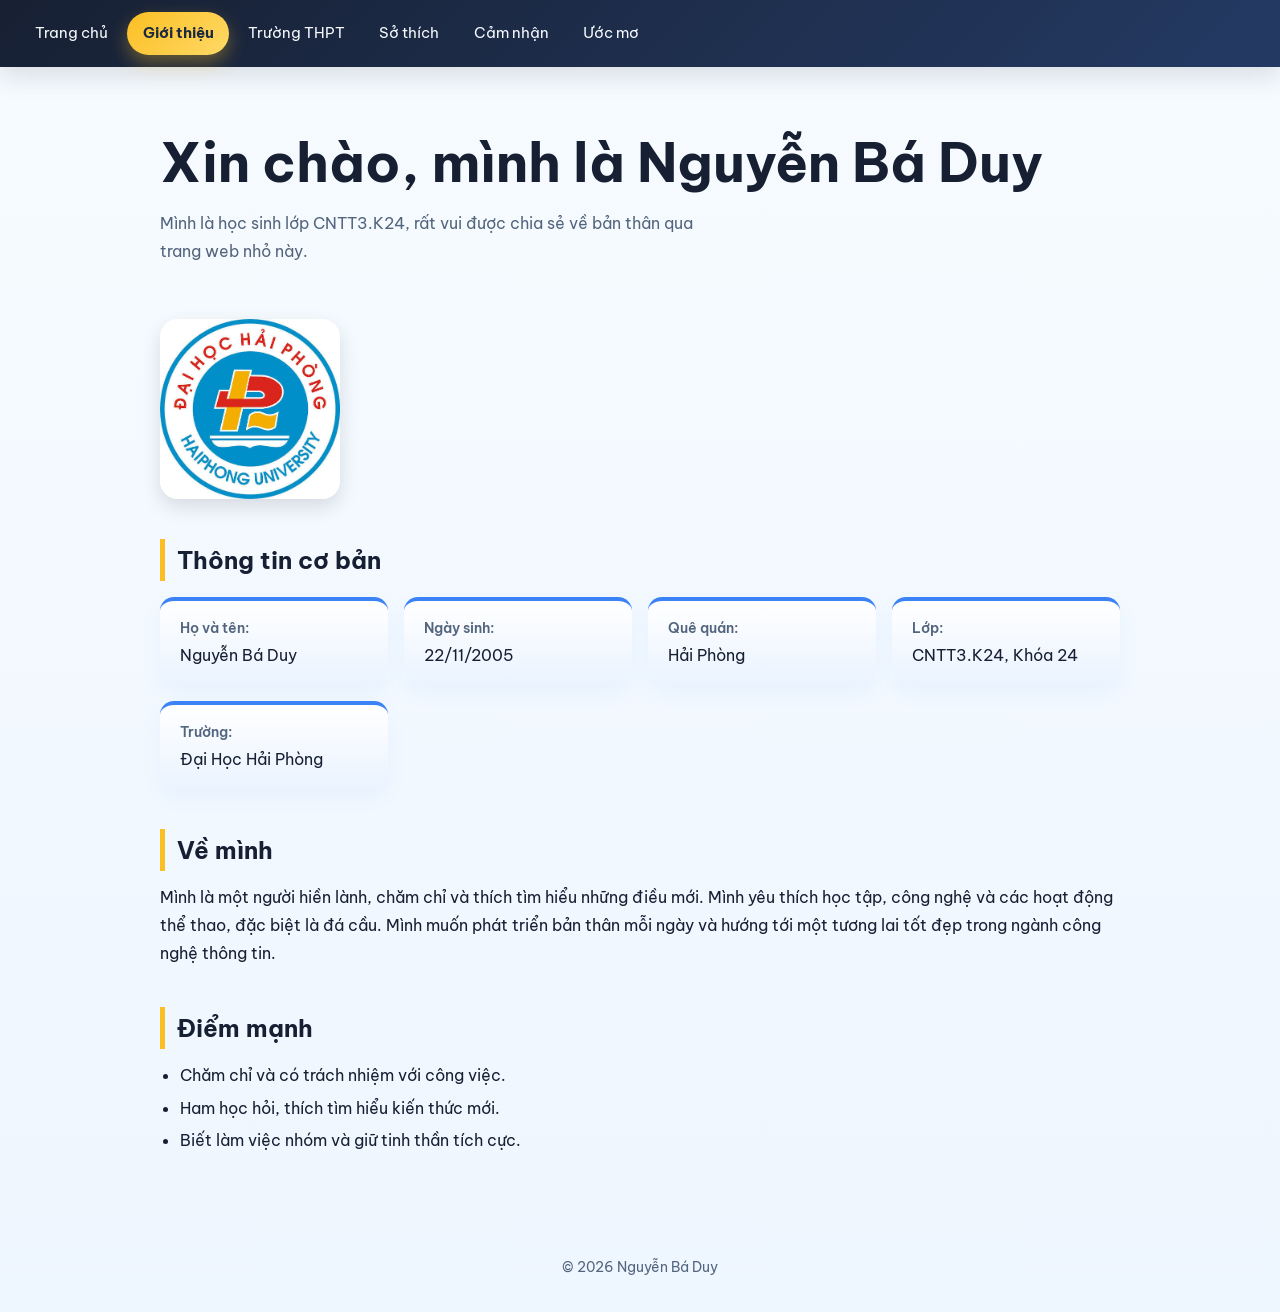
==== website/gioithieu.html @ 1138b233 "Add files via upload" ====
<!DOCTYPE html>
<html lang="vi">
<head>
<meta charset="UTF-8">
<meta name="viewport" content="width=device-width, initial-scale=1">
<title>Giới thiệu | Nguyễn Bá Duy</title>
<link href="https://fonts.googleapis.com/css2?family=Be+Vietnam+Pro:wght@400;500;700&display=swap" rel="stylesheet">
<link rel="stylesheet" href="style.css">
</head>
<body>
<nav><a href="index.html">Trang chủ</a><a href="gioithieu.html" class=on>Giới thiệu</a><a href="truong.html">Trường THPT</a><a href="sothich.html">Sở thích</a><a href="camnhan.html">Cảm nhận</a><a href="uocmo.html">Ước mơ</a></nav>
<header class="hero solo">
<div><h1>Xin chào, mình là Nguyễn Bá Duy</h1><p>Mình là học sinh lớp CNTT3.K24, rất vui được chia sẻ về bản thân qua trang web nhỏ này.</p></div>
</header>
<main>
<div style="display:flex; align-items:center; gap:25px; margin:30px 0; flex-wrap:wrap;">
  <img src="images/dhhp.jpg" alt="Logo trường Đại Học Hải Phòng" style="width:180px; height:180px; object-fit:cover; border-radius:18px; box-shadow:0 8px 20px rgba(0,0,0,0.12);">
</div>
<h2>Thông tin cơ bản</h2>
<div class="facts">
<div><b>Họ và tên:</b> Nguyễn Bá Duy</div>
<div><b>Ngày sinh:</b> 22/11/2005</div>
<div><b>Quê quán:</b> Hải Phòng</div>
<div><b>Lớp:</b> CNTT3.K24, Khóa 24</div>
<div><b>Trường:</b> Đại Học Hải Phòng</div>
</div>
<h2>Về mình</h2>
<p>Mình là một người hiền lành, chăm chỉ và thích tìm hiểu những điều mới. Mình yêu thích học tập, công nghệ và các hoạt động thể thao, đặc biệt là đá cầu. Mình muốn phát triển bản thân mỗi ngày và hướng tới một tương lai tốt đẹp trong ngành công nghệ thông tin.</p>
<h2>Điểm mạnh</h2>
<ul><li>Chăm chỉ và có trách nhiệm với công việc.</li><li>Ham học hỏi, thích tìm hiểu kiến thức mới.</li><li>Biết làm việc nhóm và giữ tinh thần tích cực.</li></ul>
</main>
<footer>© 2026 Nguyễn Bá Duy</footer>
</body>
</html>
---- website/style.css ----
:root{--ink:#172033;--bg:#f7fbff;--card:#ffffff;--accent:#3b82f6;--hl:#fbbf24;--muted:#53657d;--soft:#eaf3ff;--line:rgba(59,130,246,.12)}
@media (prefers-color-scheme:dark){:root{--ink:#edf6ff;--bg:#101b2b;--card:#162437;--accent:#7aa8ff;--hl:#facc15;--muted:#b7c7dd;--soft:#1d2d43;--line:rgba(122,168,255,.18)}}
*{box-sizing:border-box;margin:0}
body{font-family:'Be Vietnam Pro',system-ui,sans-serif;background:linear-gradient(180deg,var(--bg),#eef6ff 100%);color:var(--ink);line-height:1.75}
nav{display:flex;flex-wrap:wrap;gap:.25rem;padding:.75rem 1.25rem;background:linear-gradient(135deg,#172033,#243a63);position:sticky;top:0;z-index:5;box-shadow:0 10px 24px rgba(15,23,42,.12)}
nav a{color:var(--bg);text-decoration:none;padding:.5rem .95rem;border-radius:999px;font-size:.95rem;transition:all .25s ease;display:inline-block}
nav a:hover{background:rgba(255,255,255,.14);transform:translateY(-1px);box-shadow:0 8px 18px rgba(0,0,0,.12)}
nav a.on{background:linear-gradient(135deg,var(--hl),#ffd966);color:#1b2a41;font-weight:700;box-shadow:0 8px 18px rgba(251,191,36,.35)}
.hero{display:grid;grid-template-columns:1fr 1fr;gap:2.5rem;align-items:center;max-width:1000px;margin:0 auto;padding:4rem 1.25rem}
.hero h1{font-size:clamp(2rem,5vw,3.4rem);line-height:1.15;margin-bottom:1rem}
.hero p{color:var(--muted);max-width:52ch}
.hero img,.gallery img{width:100%;border-radius:18px;object-fit:cover;background:#cfd8e6;aspect-ratio:4/3}
.hero img{aspect-ratio:1/1}
main{max-width:1000px;margin:0 auto;padding:0 1.25rem 4rem}
h2{font-size:1.5rem;margin:2.5rem 0 .75rem;border-left:5px solid var(--hl);padding-left:.75rem}
ul{padding-left:1.25rem;max-width:62ch}
li{margin:.3rem 0}
.facts{display:grid;grid-template-columns:repeat(auto-fit,minmax(200px,1fr));gap:1rem;margin-top:1rem}
.facts div{background:linear-gradient(180deg,var(--card),var(--soft));padding:1rem 1.25rem;border-radius:14px;border-top:4px solid var(--accent);transition:transform .2s ease, box-shadow .2s ease, border-color .2s ease;box-shadow:0 8px 20px rgba(59,130,246,.06)}
.facts div:hover{transform:translateY(-2px);box-shadow:0 14px 26px rgba(59,130,246,.12);border-top-color:var(--hl)}
.facts b{display:block;color:var(--muted);font-weight:600;font-size:.85rem}
.gallery{display:grid;grid-template-columns:repeat(auto-fit,minmax(240px,1fr));gap:1rem;margin-top:1rem}
figure figcaption{font-size:.9rem;color:var(--muted);margin-top:.4rem}
footer{text-align:center;padding:2rem;color:var(--muted);font-size:.9rem}
a:focus-visible{outline:3px solid var(--hl);outline-offset:2px}
@media(max-width:700px){.hero{grid-template-columns:1fr;padding-top:2rem}}
.hero.solo{grid-template-columns:1fr;padding-bottom:1.5rem}
.cards{display:grid;grid-template-columns:repeat(auto-fit,minmax(260px,1fr));gap:1rem}
.card{display:block;background:linear-gradient(180deg,var(--card),var(--soft));padding:1.5rem;border-radius:14px;border-top:4px solid var(--accent);color:inherit;text-decoration:none;transition:all .25s ease;box-shadow:0 10px 20px rgba(59,130,246,.06)}
.card:hover{border-top-color:var(--hl);transform:translateY(-4px);box-shadow:0 16px 28px rgba(59,130,246,.14)}
.card h3{margin-bottom:.25rem}
.card p{color:var(--muted);font-size:.95rem}
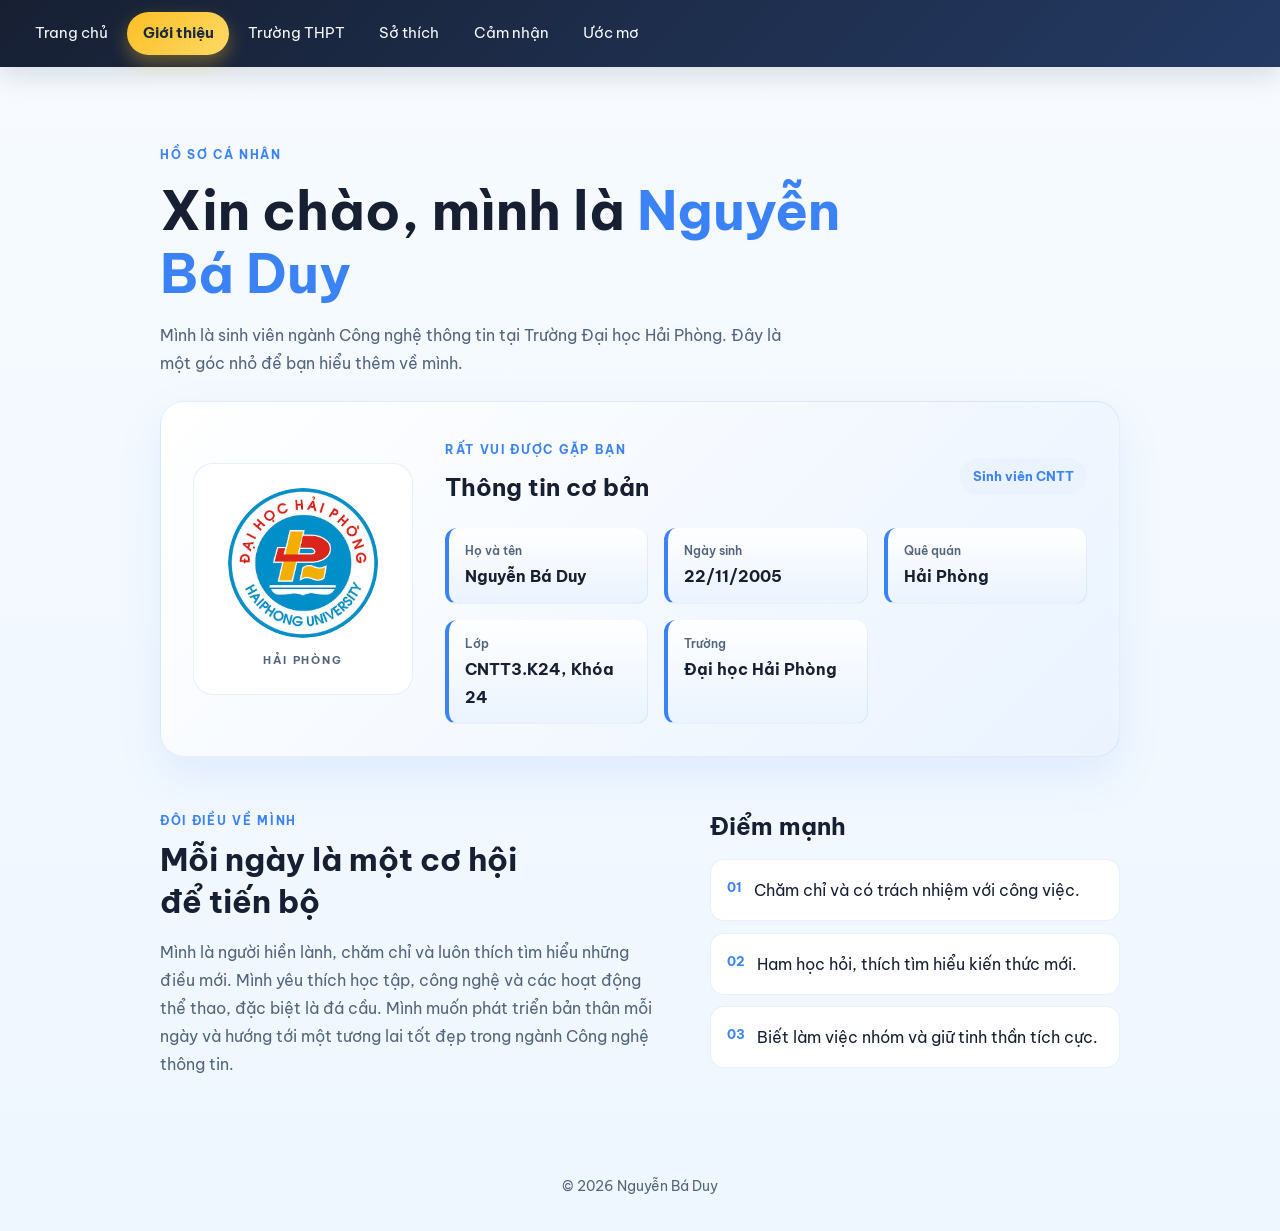
==== commit 19354be1: "Refresh personal introduction page Co-authored-by: Copilot <223556219+Copilot@users.noreply.github.c" ====
--- a/website/gioithieu.html
+++ b/website/gioithieu.html
@@ -8,27 +8,54 @@
 <link rel="stylesheet" href="style.css">
 </head>
 <body>
-<nav><a href="index.html">Trang chủ</a><a href="gioithieu.html" class=on>Giới thiệu</a><a href="truong.html">Trường THPT</a><a href="sothich.html">Sở thích</a><a href="camnhan.html">Cảm nhận</a><a href="uocmo.html">Ước mơ</a></nav>
-<header class="hero solo">
-<div><h1>Xin chào, mình là Nguyễn Bá Duy</h1><p>Mình là học sinh lớp CNTT3.K24, rất vui được chia sẻ về bản thân qua trang web nhỏ này.</p></div>
+<nav><a href="index.html">Trang chủ</a><a href="gioithieu.html" class="on">Giới thiệu</a><a href="truong.html">Trường THPT</a><a href="sothich.html">Sở thích</a><a href="camnhan.html">Cảm nhận</a><a href="uocmo.html">Ước mơ</a></nav>
+<header class="hero solo profile-hero">
+  <div>
+    <span class="profile-eyebrow">HỒ SƠ CÁ NHÂN</span>
+    <h1>Xin chào, mình là <span>Nguyễn Bá Duy</span></h1>
+    <p>Mình là sinh viên ngành Công nghệ thông tin tại Trường Đại học Hải Phòng. Đây là một góc nhỏ để bạn hiểu thêm về mình.</p>
+  </div>
 </header>
-<main>
-<div style="display:flex; align-items:center; gap:25px; margin:30px 0; flex-wrap:wrap;">
-  <img src="images/dhhp.jpg" alt="Logo trường Đại Học Hải Phòng" style="width:180px; height:180px; object-fit:cover; border-radius:18px; box-shadow:0 8px 20px rgba(0,0,0,0.12);">
-</div>
-<h2>Thông tin cơ bản</h2>
-<div class="facts">
-<div><b>Họ và tên:</b> Nguyễn Bá Duy</div>
-<div><b>Ngày sinh:</b> 22/11/2005</div>
-<div><b>Quê quán:</b> Hải Phòng</div>
-<div><b>Lớp:</b> CNTT3.K24, Khóa 24</div>
-<div><b>Trường:</b> Đại Học Hải Phòng</div>
-</div>
-<h2>Về mình</h2>
-<p>Mình là một người hiền lành, chăm chỉ và thích tìm hiểu những điều mới. Mình yêu thích học tập, công nghệ và các hoạt động thể thao, đặc biệt là đá cầu. Mình muốn phát triển bản thân mỗi ngày và hướng tới một tương lai tốt đẹp trong ngành công nghệ thông tin.</p>
-<h2>Điểm mạnh</h2>
-<ul><li>Chăm chỉ và có trách nhiệm với công việc.</li><li>Ham học hỏi, thích tìm hiểu kiến thức mới.</li><li>Biết làm việc nhóm và giữ tinh thần tích cực.</li></ul>
+<main class="profile-main">
+  <section class="profile-card" aria-label="Thông tin cá nhân">
+    <div class="profile-mark">
+      <img src="images/dhhp.jpg" alt="Logo Trường Đại học Hải Phòng">
+      <span>HẢI PHÒNG</span>
+    </div>
+    <div class="profile-details">
+      <div class="profile-section-heading">
+        <div>
+          <span class="profile-eyebrow">RẤT VUI ĐƯỢC GẶP BẠN</span>
+          <h2>Thông tin cơ bản</h2>
+        </div>
+        <span class="profile-status">Sinh viên CNTT</span>
+      </div>
+      <dl class="facts profile-facts">
+        <div><dt>Họ và tên</dt><dd>Nguyễn Bá Duy</dd></div>
+        <div><dt>Ngày sinh</dt><dd>22/11/2005</dd></div>
+        <div><dt>Quê quán</dt><dd>Hải Phòng</dd></div>
+        <div><dt>Lớp</dt><dd>CNTT3.K24, Khóa 24</dd></div>
+        <div><dt>Trường</dt><dd>Đại học Hải Phòng</dd></div>
+      </dl>
+    </div>
+  </section>
+
+  <section class="profile-about">
+    <div class="profile-about-copy">
+      <span class="profile-eyebrow">ĐÔI ĐIỀU VỀ MÌNH</span>
+      <h2>Mỗi ngày là một cơ hội để tiến bộ</h2>
+      <p>Mình là người hiền lành, chăm chỉ và luôn thích tìm hiểu những điều mới. Mình yêu thích học tập, công nghệ và các hoạt động thể thao, đặc biệt là đá cầu. Mình muốn phát triển bản thân mỗi ngày và hướng tới một tương lai tốt đẹp trong ngành Công nghệ thông tin.</p>
+    </div>
+    <div class="profile-strengths">
+      <h2>Điểm mạnh</h2>
+      <ul>
+        <li><span aria-hidden="true">01</span>Chăm chỉ và có trách nhiệm với công việc.</li>
+        <li><span aria-hidden="true">02</span>Ham học hỏi, thích tìm hiểu kiến thức mới.</li>
+        <li><span aria-hidden="true">03</span>Biết làm việc nhóm và giữ tinh thần tích cực.</li>
+      </ul>
+    </div>
+  </section>
 </main>
 <footer>© 2026 Nguyễn Bá Duy</footer>
 </body>
-</html>+</html>
--- a/website/style.css
+++ b/website/style.css
@@ -30,3 +30,29 @@
 .card:hover{border-top-color:var(--hl);transform:translateY(-4px);box-shadow:0 16px 28px rgba(59,130,246,.14)}
 .card h3{margin-bottom:.25rem}
 .card p{color:var(--muted);font-size:.95rem}
+.profile-hero{max-width:1000px;padding-top:4.5rem;padding-bottom:2.5rem}
+.profile-eyebrow{display:inline-block;color:var(--accent);font-size:.75rem;font-weight:700;letter-spacing:.14em}
+.profile-hero h1{max-width:18ch;margin:.8rem 0 1rem}
+.profile-hero h1 span{color:var(--accent)}
+.profile-hero p{max-width:58ch}
+.profile-main{padding-bottom:4rem}
+.profile-card{display:grid;grid-template-columns:220px 1fr;gap:2rem;align-items:center;padding:2rem;background:linear-gradient(135deg,var(--card),var(--soft));border:1px solid var(--line);border-radius:24px;box-shadow:0 18px 45px rgba(59,130,246,.1)}
+.profile-mark{display:grid;justify-items:center;gap:.8rem;padding:1.5rem .75rem;background:var(--card);border:1px solid var(--line);border-radius:20px}
+.profile-mark img{display:block;width:min(100%,150px);aspect-ratio:1;object-fit:contain;border-radius:50%}
+.profile-mark span{color:var(--muted);font-size:.7rem;font-weight:700;letter-spacing:.16em}
+.profile-section-heading{display:flex;justify-content:space-between;align-items:center;gap:1rem}
+.profile-section-heading h2,.profile-strengths h2{margin:.25rem 0 .75rem;border:0;padding:0}
+.profile-status{flex:none;padding:.45rem .8rem;border-radius:999px;background:var(--soft);color:var(--accent);font-size:.8rem;font-weight:700}
+.profile-facts{margin-top:.5rem}
+.profile-facts div{padding:.8rem 1rem;border:1px solid var(--line);border-top:0;border-left:4px solid var(--accent);border-radius:12px;box-shadow:none}
+.profile-facts div:hover{border-left-color:var(--hl);border-top:0}
+.profile-facts dt{color:var(--muted);font-size:.78rem;font-weight:600}
+.profile-facts dd{font-weight:700}
+.profile-about{display:grid;grid-template-columns:1.1fr .9fr;gap:3rem;margin-top:3rem}
+.profile-about-copy h2{max-width:18ch;margin:.35rem 0 1rem;border:0;padding:0;font-size:clamp(1.5rem,3vw,2rem);line-height:1.3}
+.profile-about-copy p{max-width:62ch;color:var(--muted)}
+.profile-strengths h2{margin-top:0}
+.profile-strengths ul{display:grid;gap:.7rem;max-width:none;padding:0;list-style:none}
+.profile-strengths li{display:flex;align-items:flex-start;gap:.8rem;margin:0;padding:1rem;background:var(--card);border:1px solid var(--line);border-radius:14px}
+.profile-strengths li span{flex:none;color:var(--accent);font-size:.8rem;font-weight:700}
+@media(max-width:700px){.profile-hero{padding-top:2.5rem;padding-bottom:1.5rem}.profile-card{grid-template-columns:1fr;gap:1.5rem;padding:1.25rem}.profile-mark{padding:1rem}.profile-mark img{width:120px}.profile-section-heading{align-items:flex-start;flex-direction:column;gap:0}.profile-about{grid-template-columns:1fr;gap:2rem;margin-top:2rem}}
